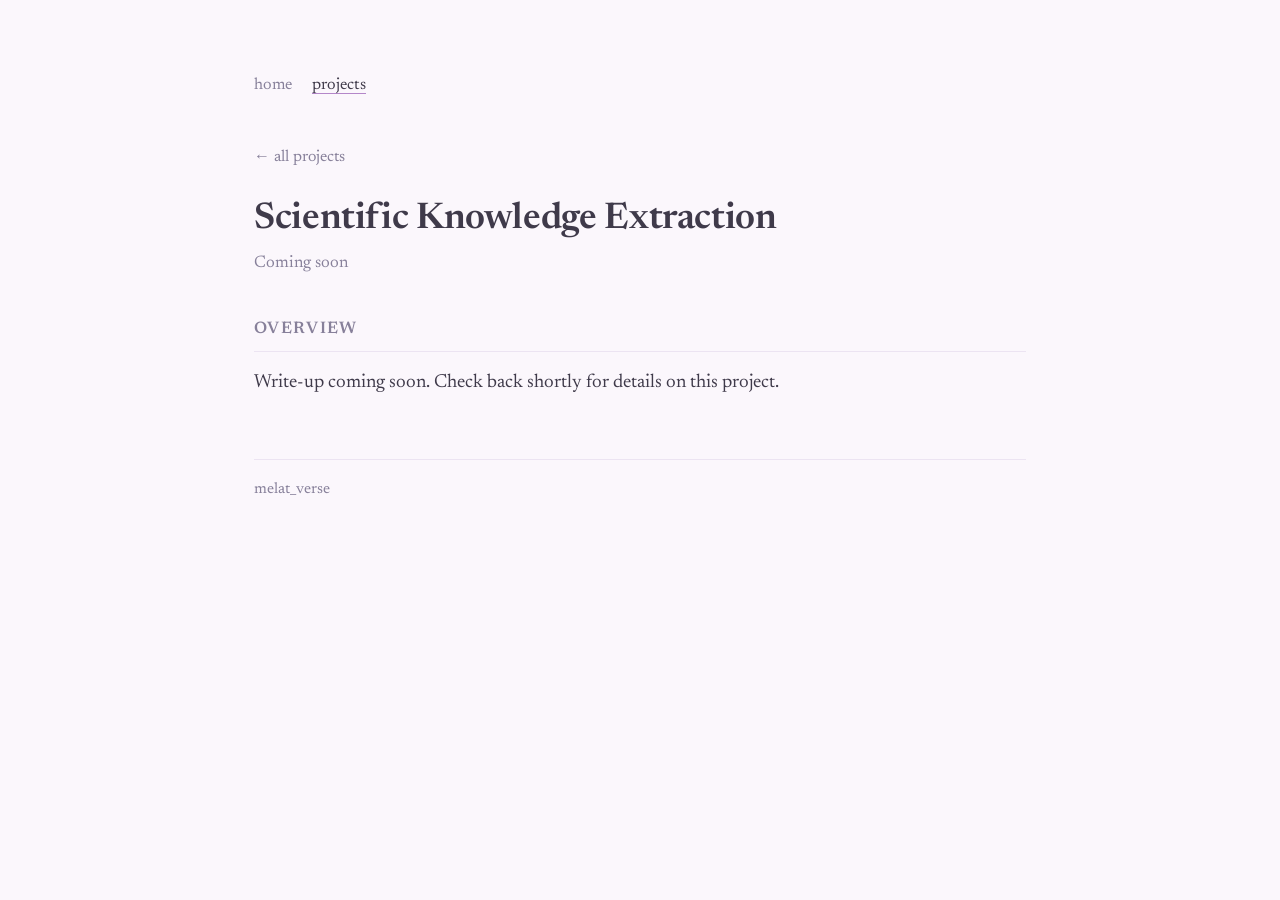
==== projects/knowledge-extraction/index.html @ ff4b2e47 "updating project page" ====
<!DOCTYPE html>
<html lang="en">
<head>
  <meta charset="UTF-8" />
  <meta name="viewport" content="width=device-width, initial-scale=1.0" />
  <title>Melat · Scientific Knowledge Extraction</title>
  <link rel="preconnect" href="https://fonts.googleapis.com" />
  <link rel="preconnect" href="https://fonts.gstatic.com" crossorigin />
  <link href="https://fonts.googleapis.com/css2?family=Newsreader:opsz,wght@6..72,400;6..72,500;6..72,600&display=swap" rel="stylesheet" />
  <link rel="stylesheet" href="../../styles.css" />
</head>
<body>
  <main class="wrap wide">
    <header class="top">
      <nav class="menu">
        <a href="../../index.html">home</a>
        <a href="../../projects.html" class="is-current">projects</a>
      </nav>
    </header>

    <a class="back" href="../../projects.html">← all projects</a>

    <h1 class="name">Scientific Knowledge Extraction</h1>
    <p class="project-meta">Coming soon</p>

    <article class="article">
      <h2>Overview</h2>
      <p>Write-up coming soon. Check back shortly for details on this project.</p>
    </article>

    <footer class="foot">
      <span>melat_verse</span>
    </footer>
  </main>

  <script src="../../script.js"></script>
</body>
</html>
---- styles.css ----
:root {
  --bg: #fbf7fc;
  --ink: #3f3a4a;
  --ink-soft: #87809a;
  --accent: #b487c9;
  --accent-soft: #efe2f6;
  --rule: #ece4f2;
}

* { box-sizing: border-box; margin: 0; padding: 0; }

html { -webkit-text-size-adjust: 100%; }

body {
  font-family: "Newsreader", Georgia, "Times New Roman", serif;
  color: var(--ink);
  background: var(--bg);
  line-height: 1.6;
  font-size: 19px;
}

.wrap {
  max-width: 640px;
  margin: 0 auto;
  padding: 72px 24px 120px;
}
.wrap.wide { max-width: 820px; }

/* header */
.top {
  display: flex;
  align-items: center;
  justify-content: space-between;
  margin-bottom: 44px;
}
/* square avatar next to the heading */
.name-row {
  display: flex;
  align-items: center;
  justify-content: space-between;
  gap: 18px;
  margin-bottom: 22px;
}
.name-col {
  display: flex;
  flex-direction: column;
  gap: 10px;
}
.avatar {
  width: 200px;
  height: 200px;
  border-radius: 8px;
  object-fit: cover;
  background: #fff;
  display: block;
  flex-shrink: 0;
}
.avatar-fallback {
  background: repeating-linear-gradient(45deg, #fff, #fff 8px, var(--accent-soft) 8px, var(--accent-soft) 16px);
}
.menu { display: flex; gap: 20px; }
.menu a {
  color: var(--ink-soft);
  text-decoration: none;
  font-size: 1.02rem;
}
.menu a:hover { color: var(--accent); }
.menu a.is-current { color: var(--ink); text-decoration: underline; text-underline-offset: 4px; text-decoration-color: var(--accent); }

/* headings + prose */
.name {
  font-size: 2.3rem;
  font-weight: 600;
  letter-spacing: -0.01em;
}
.intro { margin-bottom: 40px; color: var(--ink); }

.subtitle {
  font-size: 1.3rem;
  font-weight: 500;
  color: var(--ink-soft);
  margin-bottom: 0;
}

.section { margin-bottom: 36px; }
.section h2 {
  font-size: 1.05rem;
  font-weight: 600;
  text-transform: uppercase;
  letter-spacing: 0.08em;
  color: var(--ink-soft);
  padding-bottom: 8px;
  margin-bottom: 14px;
  border-bottom: 1px solid var(--rule);
}

a {
  color: var(--accent);
  text-decoration: underline;
  text-underline-offset: 2px;
  text-decoration-thickness: 1px;
}
a:hover { color: var(--ink); }

/* projects list */
.projects { list-style: none; }
.projects li {
  padding: 16px 0;
  border-bottom: 1px solid var(--rule);
  display: flex;
  flex-direction: column;
  gap: 2px;
}
.proj-title { font-weight: 600; font-size: 1.1rem; }
.proj-desc { color: var(--ink-soft); font-size: 1rem; }

/* back link on detail pages */
.back {
  display: inline-block;
  margin-bottom: 20px;
  color: var(--ink-soft);
  text-decoration: none;
  font-size: 1rem;
}
.back:hover { color: var(--accent); }

/* project detail article */
.project-meta {
  color: var(--ink-soft);
  font-size: 1.05rem;
  margin-bottom: 28px;
}
.article h2 {
  font-size: 1.05rem;
  font-weight: 600;
  text-transform: uppercase;
  letter-spacing: 0.08em;
  color: var(--ink-soft);
  padding-bottom: 8px;
  margin: 40px 0 16px;
  border-bottom: 1px solid var(--rule);
}
.article h3 {
  font-size: 1.15rem;
  font-weight: 600;
  margin: 26px 0 10px;
}
.article p { margin-bottom: 16px; }
.article ul, .article ol { margin: 0 0 16px 22px; }
.article li { margin-bottom: 6px; }

/* tables */
.table-scroll { overflow-x: auto; margin: 0 0 24px; }
table {
  border-collapse: collapse;
  width: 100%;
  font-size: 0.92rem;
}
th, td {
  text-align: left;
  padding: 8px 12px;
  border-bottom: 1px solid var(--rule);
  vertical-align: top;
}
thead th {
  color: var(--ink-soft);
  font-weight: 600;
  text-transform: uppercase;
  letter-spacing: 0.04em;
  font-size: 0.78rem;
}

/* figures */
figure { margin: 0 0 30px; }
figure img {
  width: 100%;
  height: auto;
  border-radius: 8px;
  border: 1px solid var(--rule);
  background: #fff;
  display: block;
}
figcaption {
  color: var(--ink-soft);
  font-size: 0.9rem;
  margin-top: 8px;
  line-height: 1.5;
}

/* footer */
.foot {
  margin-top: 60px;
  padding-top: 18px;
  border-top: 1px solid var(--rule);
  color: var(--ink-soft);
  font-size: 0.95rem;
}

@media (max-width: 520px) {
  body { font-size: 18px; }
  .wrap { padding: 48px 20px 110px; }
  .name { font-size: 2rem; }
  .avatar { width: 130px; height: 130px; }
}
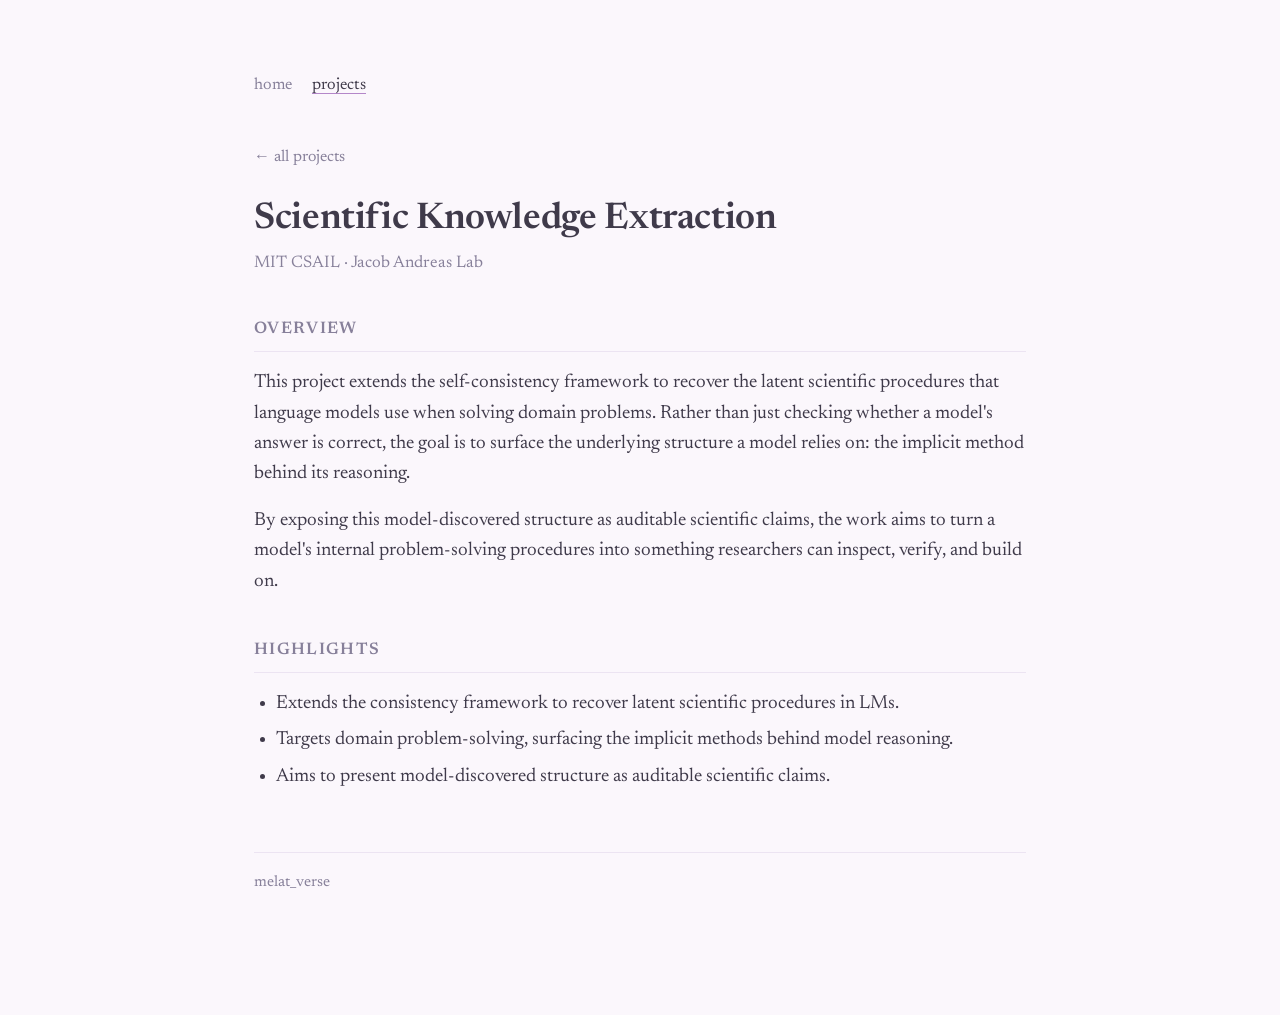
==== commit e22dbc0a: "updating with more projects info" ====
--- a/projects/knowledge-extraction/index.html
+++ b/projects/knowledge-extraction/index.html
@@ -21,11 +21,28 @@
     <a class="back" href="../../projects.html">← all projects</a>
 
     <h1 class="name">Scientific Knowledge Extraction</h1>
-    <p class="project-meta">Coming soon</p>
+    <p class="project-meta">MIT CSAIL · Jacob Andreas Lab</p>
 
     <article class="article">
       <h2>Overview</h2>
-      <p>Write-up coming soon. Check back shortly for details on this project.</p>
+      <p>
+        This project extends the self-consistency framework to recover the latent scientific procedures
+        that language models use when solving domain problems. Rather than just checking whether a model's
+        answer is correct, the goal is to surface the underlying structure a model relies on: the implicit
+        method behind its reasoning.
+      </p>
+      <p>
+        By exposing this model-discovered structure as auditable scientific claims, the work aims to turn
+        a model's internal problem-solving procedures into something researchers can inspect, verify, and
+        build on.
+      </p>
+
+      <h2>Highlights</h2>
+      <ul>
+        <li>Extends the consistency framework to recover latent scientific procedures in LMs.</li>
+        <li>Targets domain problem-solving, surfacing the implicit methods behind model reasoning.</li>
+        <li>Aims to present model-discovered structure as auditable scientific claims.</li>
+      </ul>
     </article>
 
     <footer class="foot">
--- a/styles.css
+++ b/styles.css
@@ -113,6 +113,38 @@
 }
 .proj-title { font-weight: 600; font-size: 1.1rem; }
 .proj-desc { color: var(--ink-soft); font-size: 1rem; }
+.proj-links {
+  display: flex;
+  flex-wrap: wrap;
+  gap: 14px;
+  margin-top: 4px;
+  font-size: 0.92rem;
+}
+.proj-links a { color: var(--accent); }
+.proj-soon {
+  font-size: 0.92rem;
+  color: var(--ink-soft);
+  margin-top: 4px;
+  font-style: italic;
+}
+
+/* TLDR callout */
+.tldr {
+  background: var(--accent-soft);
+  border-left: 3px solid var(--accent);
+  border-radius: 8px;
+  padding: 16px 20px;
+  margin: 28px 0 36px;
+}
+.tldr h2 {
+  font-size: 0.8rem;
+  font-weight: 600;
+  text-transform: uppercase;
+  letter-spacing: 0.1em;
+  color: var(--accent);
+  margin-bottom: 8px;
+}
+.tldr p { margin: 0; font-size: 1rem; }
 
 /* back link on detail pages */
 .back {
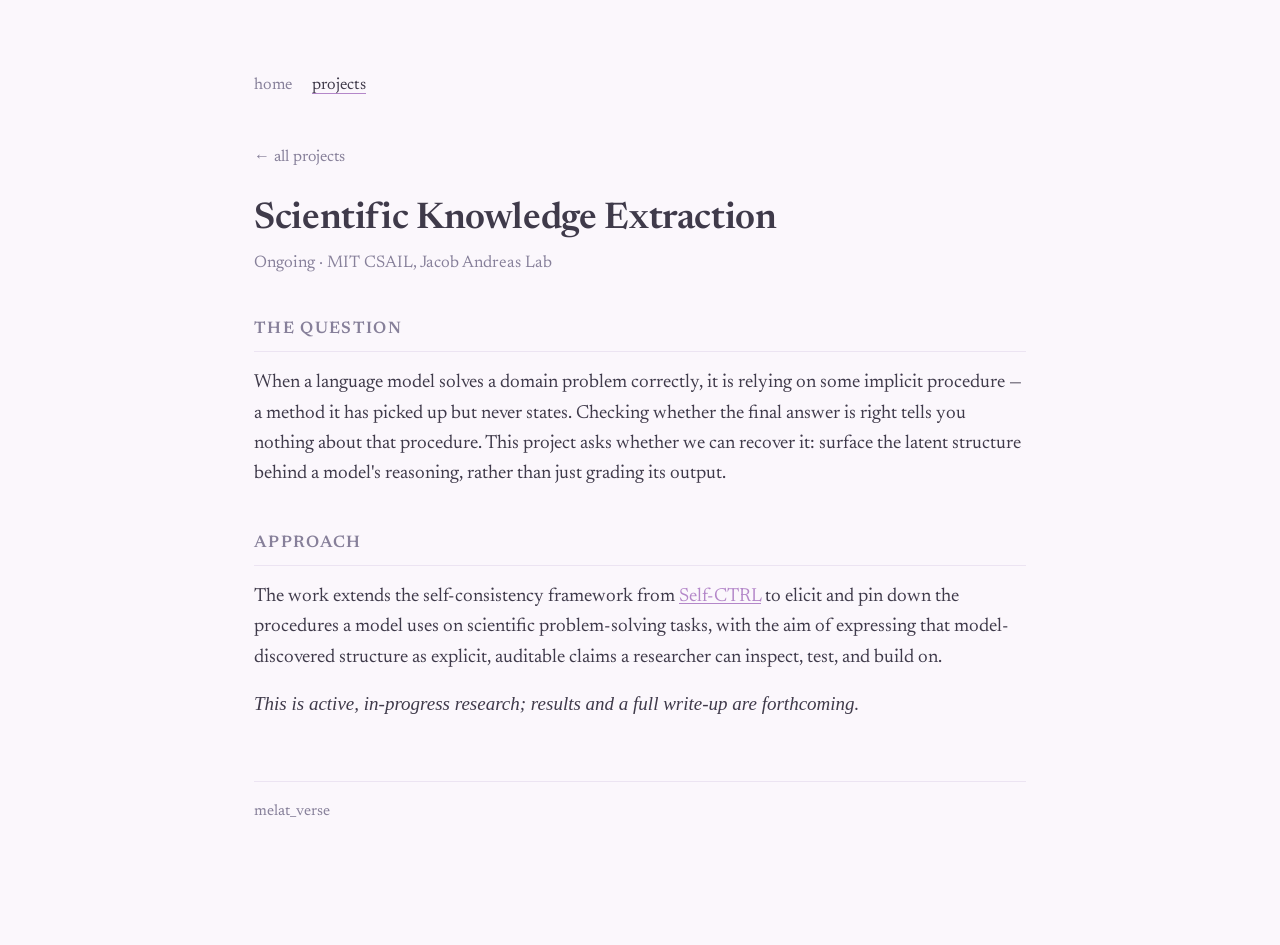
==== commit 38e024f0: "Add secret-loyalties + memory-robustness projects, deepen pages, refresh home" ====
--- a/projects/knowledge-extraction/index.html
+++ b/projects/knowledge-extraction/index.html
@@ -21,28 +21,26 @@
     <a class="back" href="../../projects.html">← all projects</a>
 
     <h1 class="name">Scientific Knowledge Extraction</h1>
-    <p class="project-meta">MIT CSAIL · Jacob Andreas Lab</p>
+    <p class="project-meta">Ongoing · MIT CSAIL, Jacob Andreas Lab</p>
 
     <article class="article">
-      <h2>Overview</h2>
+      <h2>The question</h2>
       <p>
-        This project extends the self-consistency framework to recover the latent scientific procedures
-        that language models use when solving domain problems. Rather than just checking whether a model's
-        answer is correct, the goal is to surface the underlying structure a model relies on: the implicit
-        method behind its reasoning.
-      </p>
-      <p>
-        By exposing this model-discovered structure as auditable scientific claims, the work aims to turn
-        a model's internal problem-solving procedures into something researchers can inspect, verify, and
-        build on.
+        When a language model solves a domain problem correctly, it is relying on some implicit procedure — a
+        method it has picked up but never states. Checking whether the final answer is right tells you nothing
+        about that procedure. This project asks whether we can recover it: surface the latent structure behind a
+        model's reasoning, rather than just grading its output.
       </p>
 
-      <h2>Highlights</h2>
-      <ul>
-        <li>Extends the consistency framework to recover latent scientific procedures in LMs.</li>
-        <li>Targets domain problem-solving, surfacing the implicit methods behind model reasoning.</li>
-        <li>Aims to present model-discovered structure as auditable scientific claims.</li>
-      </ul>
+      <h2>Approach</h2>
+      <p>
+        The work extends the self-consistency framework from
+        <a href="../self-consistency/index.html">Self-CTRL</a> to elicit and pin down the procedures a model uses
+        on scientific problem-solving tasks, with the aim of expressing that model-discovered structure as
+        explicit, auditable claims a researcher can inspect, test, and build on.
+      </p>
+
+      <p><em>This is active, in-progress research; results and a full write-up are forthcoming.</em></p>
     </article>
 
     <footer class="foot">
--- a/styles.css
+++ b/styles.css
@@ -36,10 +36,10 @@
 /* square avatar next to the heading */
 .name-row {
   display: flex;
-  align-items: center;
+  align-items: flex-start;
   justify-content: space-between;
-  gap: 18px;
-  margin-bottom: 22px;
+  gap: 28px;
+  margin-bottom: 40px;
 }
 .name-col {
   display: flex;
@@ -73,7 +73,7 @@
   font-weight: 600;
   letter-spacing: -0.01em;
 }
-.intro { margin-bottom: 40px; color: var(--ink); }
+.intro { margin-top: 6px; color: var(--ink); }
 
 .subtitle {
   font-size: 1.3rem;
@@ -103,7 +103,18 @@
 a:hover { color: var(--ink); }
 
 /* projects list */
-.projects { list-style: none; }
+.projects { list-style: none; margin-bottom: 8px; }
+.proj-group {
+  font-size: 0.85rem;
+  font-weight: 600;
+  text-transform: uppercase;
+  letter-spacing: 0.12em;
+  color: var(--ink);
+  margin: 36px 0 4px;
+  padding-bottom: 6px;
+  border-bottom: 1px solid var(--rule);
+}
+.proj-group:first-of-type { margin-top: 0; }
 .projects li {
   padding: 16px 0;
   border-bottom: 1px solid var(--rule);
@@ -112,6 +123,15 @@
   gap: 2px;
 }
 .proj-title { font-weight: 600; font-size: 1.1rem; }
+.proj-tag {
+  display: inline-block;
+  margin-bottom: 4px;
+  font-size: 0.72rem;
+  font-weight: 600;
+  letter-spacing: 0.08em;
+  text-transform: uppercase;
+  color: var(--accent);
+}
 .proj-desc { color: var(--ink-soft); font-size: 1rem; }
 .proj-links {
   display: flex;
@@ -126,6 +146,55 @@
   color: var(--ink-soft);
   margin-top: 4px;
   font-style: italic;
+}
+
+/* home: selected work, links row, updates */
+.see-all {
+  display: inline-block;
+  margin-top: 14px;
+  font-size: 0.98rem;
+}
+.links {
+  display: flex;
+  flex-wrap: wrap;
+  gap: 18px;
+}
+.updates { list-style: none; }
+.updates li {
+  display: flex;
+  gap: 16px;
+  padding: 6px 0;
+  color: var(--ink);
+}
+.updates .date {
+  color: var(--ink-soft);
+  white-space: nowrap;
+  min-width: 96px;
+  flex-shrink: 0;
+}
+
+/* experience list: org label + description */
+.experience { list-style: none; }
+.experience li {
+  display: flex;
+  gap: 14px;
+  padding: 7px 0;
+  border-bottom: 1px solid var(--rule);
+  color: var(--ink);
+  font-size: 0.8rem;
+  line-height: 1.5;
+}
+.experience li:last-child { border-bottom: none; }
+.experience .org {
+  color: var(--ink);
+  font-weight: 600;
+  min-width: 150px;
+  flex-shrink: 0;
+}
+.experience .role { color: var(--ink-soft); }
+@media (max-width: 520px) {
+  .experience li { flex-direction: column; gap: 2px; }
+  .experience .org { min-width: 0; }
 }
 
 /* TLDR callout */
@@ -226,6 +295,14 @@
   border-top: 1px solid var(--rule);
   color: var(--ink-soft);
   font-size: 0.95rem;
+  display: flex;
+  align-items: center;
+  justify-content: space-between;
+}
+.foot-globe {
+  width: 56px;
+  height: 56px;
+  object-fit: contain;
 }
 
 @media (max-width: 520px) {
@@ -233,4 +310,5 @@
   .wrap { padding: 48px 20px 110px; }
   .name { font-size: 2rem; }
   .avatar { width: 130px; height: 130px; }
-}
+  .name-row { flex-direction: column-reverse; align-items: flex-start; gap: 18px; }
+}
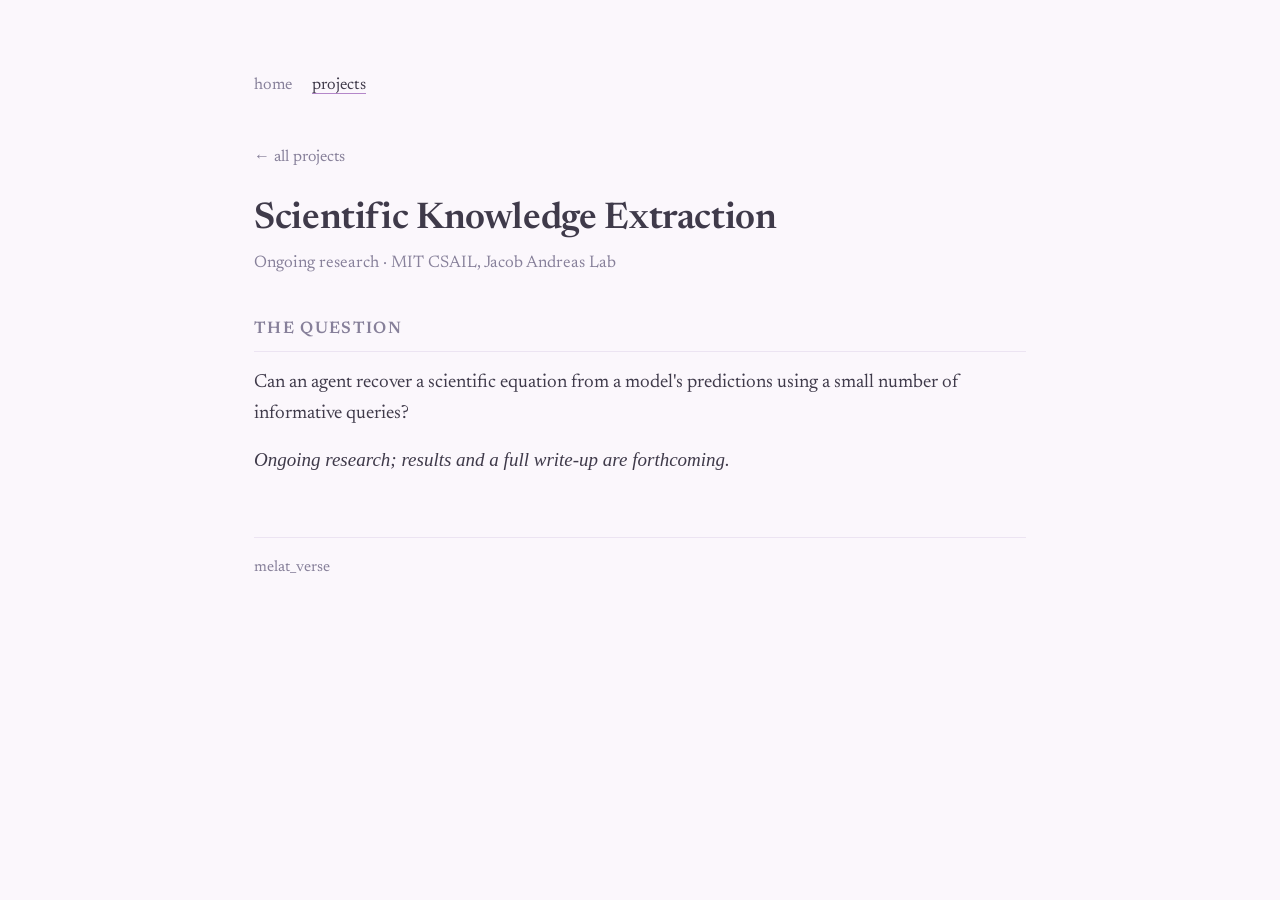
==== commit a398e543: "Update portfolio research projects, links, and contact information." ====
--- a/projects/knowledge-extraction/index.html
+++ b/projects/knowledge-extraction/index.html
@@ -21,26 +21,15 @@
     <a class="back" href="../../projects.html">← all projects</a>
 
     <h1 class="name">Scientific Knowledge Extraction</h1>
-    <p class="project-meta">Ongoing · MIT CSAIL, Jacob Andreas Lab</p>
+    <p class="project-meta">Ongoing research · MIT CSAIL, Jacob Andreas Lab</p>
 
     <article class="article">
       <h2>The question</h2>
       <p>
-        When a language model solves a domain problem correctly, it is relying on some implicit procedure — a
-        method it has picked up but never states. Checking whether the final answer is right tells you nothing
-        about that procedure. This project asks whether we can recover it: surface the latent structure behind a
-        model's reasoning, rather than just grading its output.
+        Can an agent recover a scientific equation from a model's predictions using a small number of informative
+        queries?
       </p>
-
-      <h2>Approach</h2>
-      <p>
-        The work extends the self-consistency framework from
-        <a href="../self-consistency/index.html">Self-CTRL</a> to elicit and pin down the procedures a model uses
-        on scientific problem-solving tasks, with the aim of expressing that model-discovered structure as
-        explicit, auditable claims a researcher can inspect, test, and build on.
-      </p>
-
-      <p><em>This is active, in-progress research; results and a full write-up are forthcoming.</em></p>
+      <p><em>Ongoing research; results and a full write-up are forthcoming.</em></p>
     </article>
 
     <footer class="foot">
